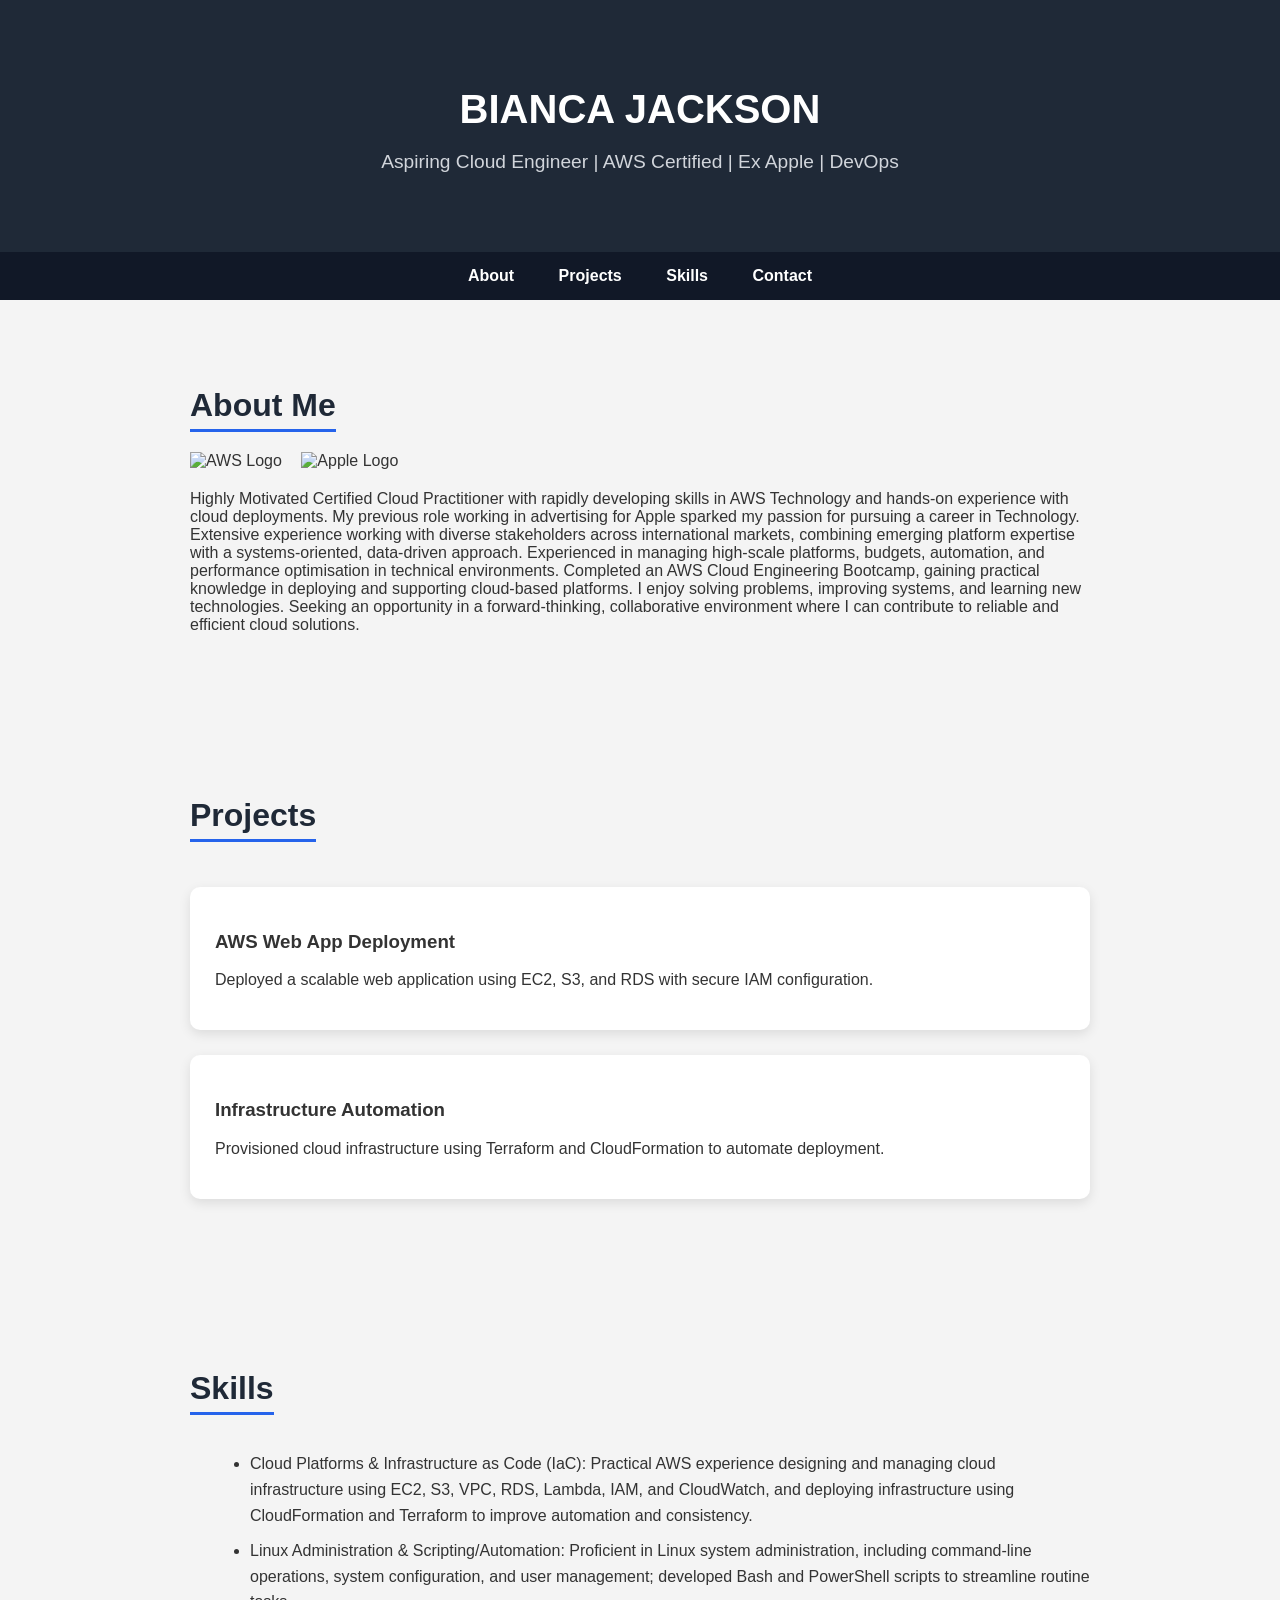
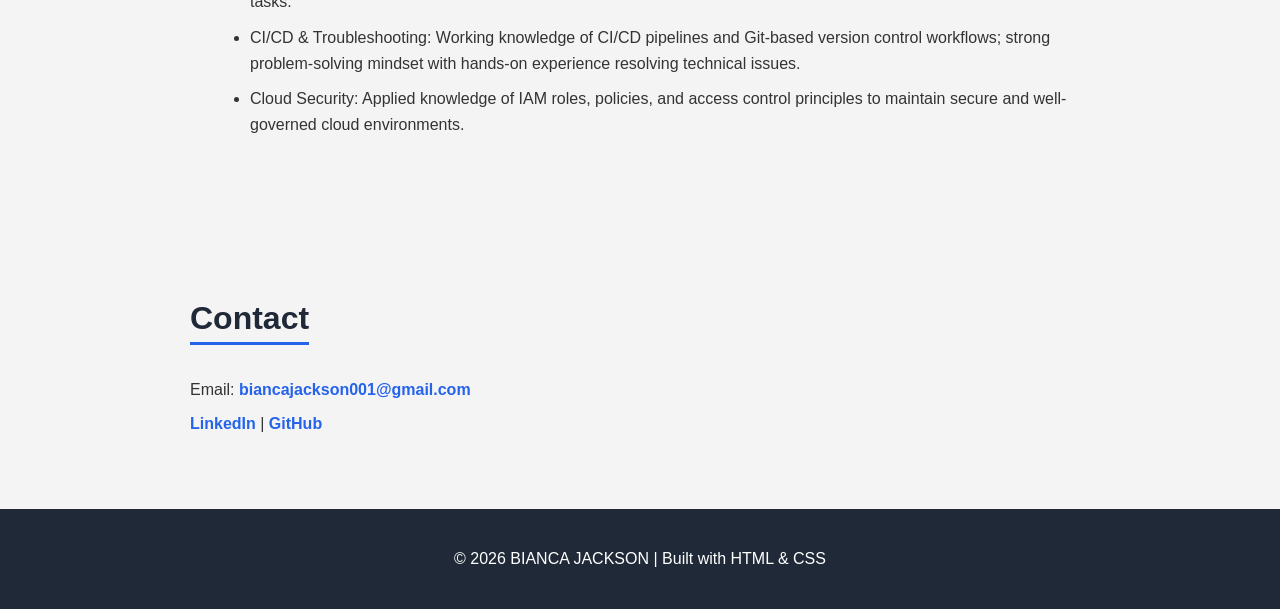
==== indexFINAL.html @ e45babc6 "firstcommit" ====
<!DOCTYPE html>
<html lang="en">
<head>
    <meta charset="UTF-8">
    <title>BIANCA JACKSON | Aspiring Cloud Engineer | AWS Certified | Ex Apple</title>
    <style>
        /* Global Styles */
        body {
            font-family: Arial, sans-serif;
            margin: 0;
            padding: 0;
            background-color: #f4f4f4;
            color: #333;
            scroll-behavior: smooth;
        }

        a {
            text-decoration: none;
            color: inherit;
        }

        /* Header */
        header {
            background-color: #1f2937;
            color: white;
            padding: 60px 20px;
            text-align: center;
        }

        header h1 {
            font-size: 2.5em;
            margin-bottom: 10px;
        }

        header p {
            font-size: 1.2em;
            color: #d1d5db;
        }

        /* Navigation */
        nav {
            background-color: #111827;
            position: sticky;
            top: 0;
            z-index: 100;
            text-align: center;
            padding: 15px 0;
        }

        nav a {
            color: white;
            margin: 0 20px;
            font-weight: bold;
            transition: color 0.3s ease;
        }

        nav a:hover {
            color: #2563eb;
        }

        /* Sections */
        section {
            padding: 60px 20px;
            max-width: 900px;
            margin: auto;
            transition: all 1s ease; /* slower transition effect */
        }

        section h2 {
            font-size: 2em;
            margin-bottom: 20px;
            color: #1f2937;
            border-bottom: 3px solid #2563eb;
            display: inline-block;
            padding-bottom: 5px;
        }

        /* Logos */
        .logos {
            margin-bottom: 20px;
        }

        .logo {
            height: 40px;
            margin-right: 15px;
            vertical-align: middle;
        }

        /* Cards for Projects */
        .card {
            background: white;
            padding: 25px;
            margin: 25px 0;
            border-radius: 10px;
            box-shadow: 0 4px 12px rgba(0,0,0,0.1);
            transition: transform 0.3s ease, box-shadow 0.3s ease;
        }

        .card:hover {
            transform: translateY(-5px);
            box-shadow: 0 8px 20px rgba(0,0,0,0.15);
        }

        /* Skills List */
        #skills ul {
            list-style: disc;
            margin-left: 20px;
        }

        #skills li {
            margin-bottom: 10px;
            line-height: 1.6;
        }

        /* Contact */
        #contact a {
            color: #2563eb;
            font-weight: bold;
        }

        /* Footer */
        footer {
            background-color: #1f2937;
            color: white;
            text-align: center;
            padding: 25px 20px;
        }

        /* Responsive */
        @media (max-width: 600px) {
            nav a {
                display: block;
                margin: 10px 0;
            }

            header h1 {
                font-size: 2em;
            }

            section h2 {
                font-size: 1.6em;
            }

            .logo {
                height: 30px;
                margin-right: 10px;
            }
        }
    </style>
</head>
<body>

<header>
    <h1>BIANCA JACKSON</h1>
    <p>Aspiring Cloud Engineer | AWS Certified | Ex Apple | DevOps</p>
</header>

<nav>
    <a href="#about">About</a>
    <a href="#projects">Projects</a>
    <a href="#skills">Skills</a>
    <a href="#contact">Contact</a>
</nav>

<section id="about">
    <h2>About Me</h2>

    <!-- Logo Section -->
    <div class="logos">
        <img src="https://upload.wikimedia.org/wikipedia/commons/9/93/Amazon_Web_Services_Logo.svg" alt="AWS Logo" class="logo">
        <img src="https://upload.wikimedia.org/wikipedia/commons/f/fa/Apple_logo_black.svg" alt="Apple Logo" class="logo">
    </div>

    <p>
        Highly Motivated Certified Cloud Practitioner with rapidly developing skills in AWS Technology and hands-on experience with cloud deployments. 
        My previous role working in advertising for Apple sparked my passion for pursuing a career in Technology. 
        Extensive experience working with diverse stakeholders across international markets, combining emerging platform expertise with a systems-oriented, data-driven approach. 
        Experienced in managing high-scale platforms, budgets, automation, and performance optimisation in technical environments. 
        Completed an AWS Cloud Engineering Bootcamp, gaining practical knowledge in deploying and supporting cloud-based platforms. 
        I enjoy solving problems, improving systems, and learning new technologies. 
        Seeking an opportunity in a forward-thinking, collaborative environment where I can contribute to reliable and efficient cloud solutions.
    </p>
</section>

<section id="projects">
    <h2>Projects</h2>
    <div class="card">
        <h3>AWS Web App Deployment</h3>
        <p>Deployed a scalable web application using EC2, S3, and RDS with secure IAM configuration.</p>
    </div>

    <div class="card">
        <h3>Infrastructure Automation</h3>
        <p>Provisioned cloud infrastructure using Terraform and CloudFormation to automate deployment.</p>
    </div>
</section>

<section id="skills">
    <h2>Skills</h2>
    <ul>
        <li>Cloud Platforms & Infrastructure as Code (IaC): Practical AWS experience designing and managing cloud infrastructure using EC2, S3, VPC, RDS, Lambda, IAM, and CloudWatch, and deploying infrastructure using CloudFormation and Terraform to improve automation and consistency.</li>
        <li>Linux Administration & Scripting/Automation: Proficient in Linux system administration, including command-line operations, system configuration, and user management; developed Bash and PowerShell scripts to streamline routine tasks.</li>
        <li>CI/CD & Troubleshooting: Working knowledge of CI/CD pipelines and Git-based version control workflows; strong problem-solving mindset with hands-on experience resolving technical issues.</li>
        <li>Cloud Security: Applied knowledge of IAM roles, policies, and access control principles to maintain secure and well-governed cloud environments.</li>
    </ul>
</section>

<section id="contact">
    <h2>Contact</h2>
    <p>Email: <a href="mailto:biancajackson001@gmail.com">biancajackson001@gmail.com</a></p>
    <p>
        <a href="https://www.linkedin.com/in/bianca-jackson-9b597a53" target="_blank">LinkedIn</a> | 
        <a href="https://github.com/biancajackson11" target="_blank">GitHub</a>
    </p>
</section>

<footer>
    <p>© 2026 BIANCA JACKSON | Built with HTML & CSS</p>
</footer>

</body>
</html>
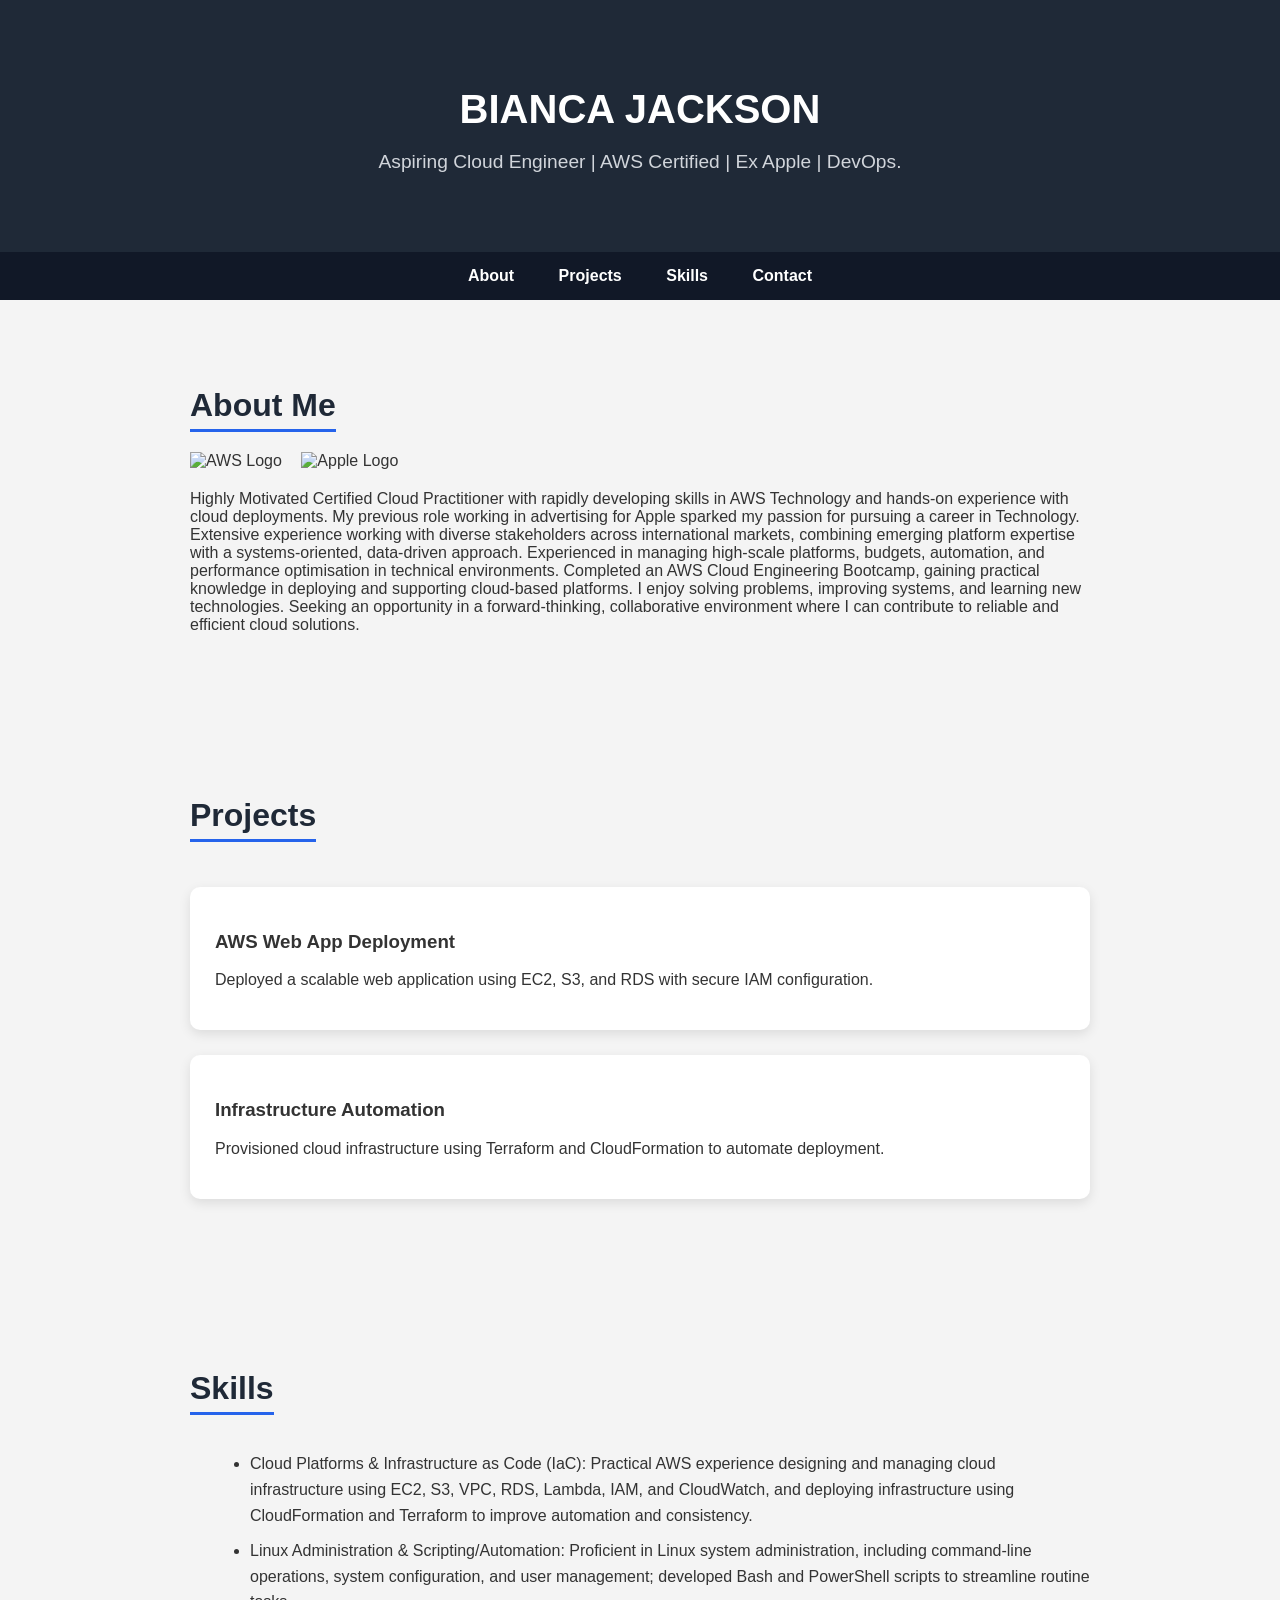
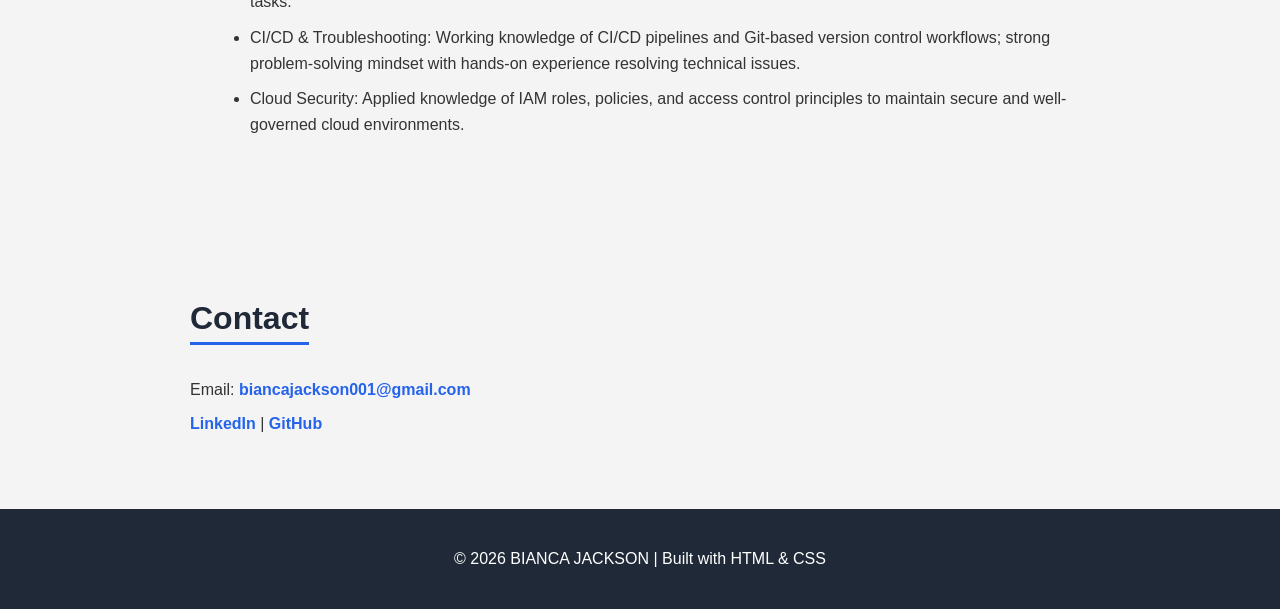
==== commit 0b6f98f5: "comit" ====
--- a/indexFINAL.html
+++ b/indexFINAL.html
@@ -152,7 +152,7 @@
 
 <header>
     <h1>BIANCA JACKSON</h1>
-    <p>Aspiring Cloud Engineer | AWS Certified | Ex Apple | DevOps</p>
+    <p>Aspiring Cloud Engineer | AWS Certified | Ex Apple | DevOps.</p>
 </header>
 
 <nav>
